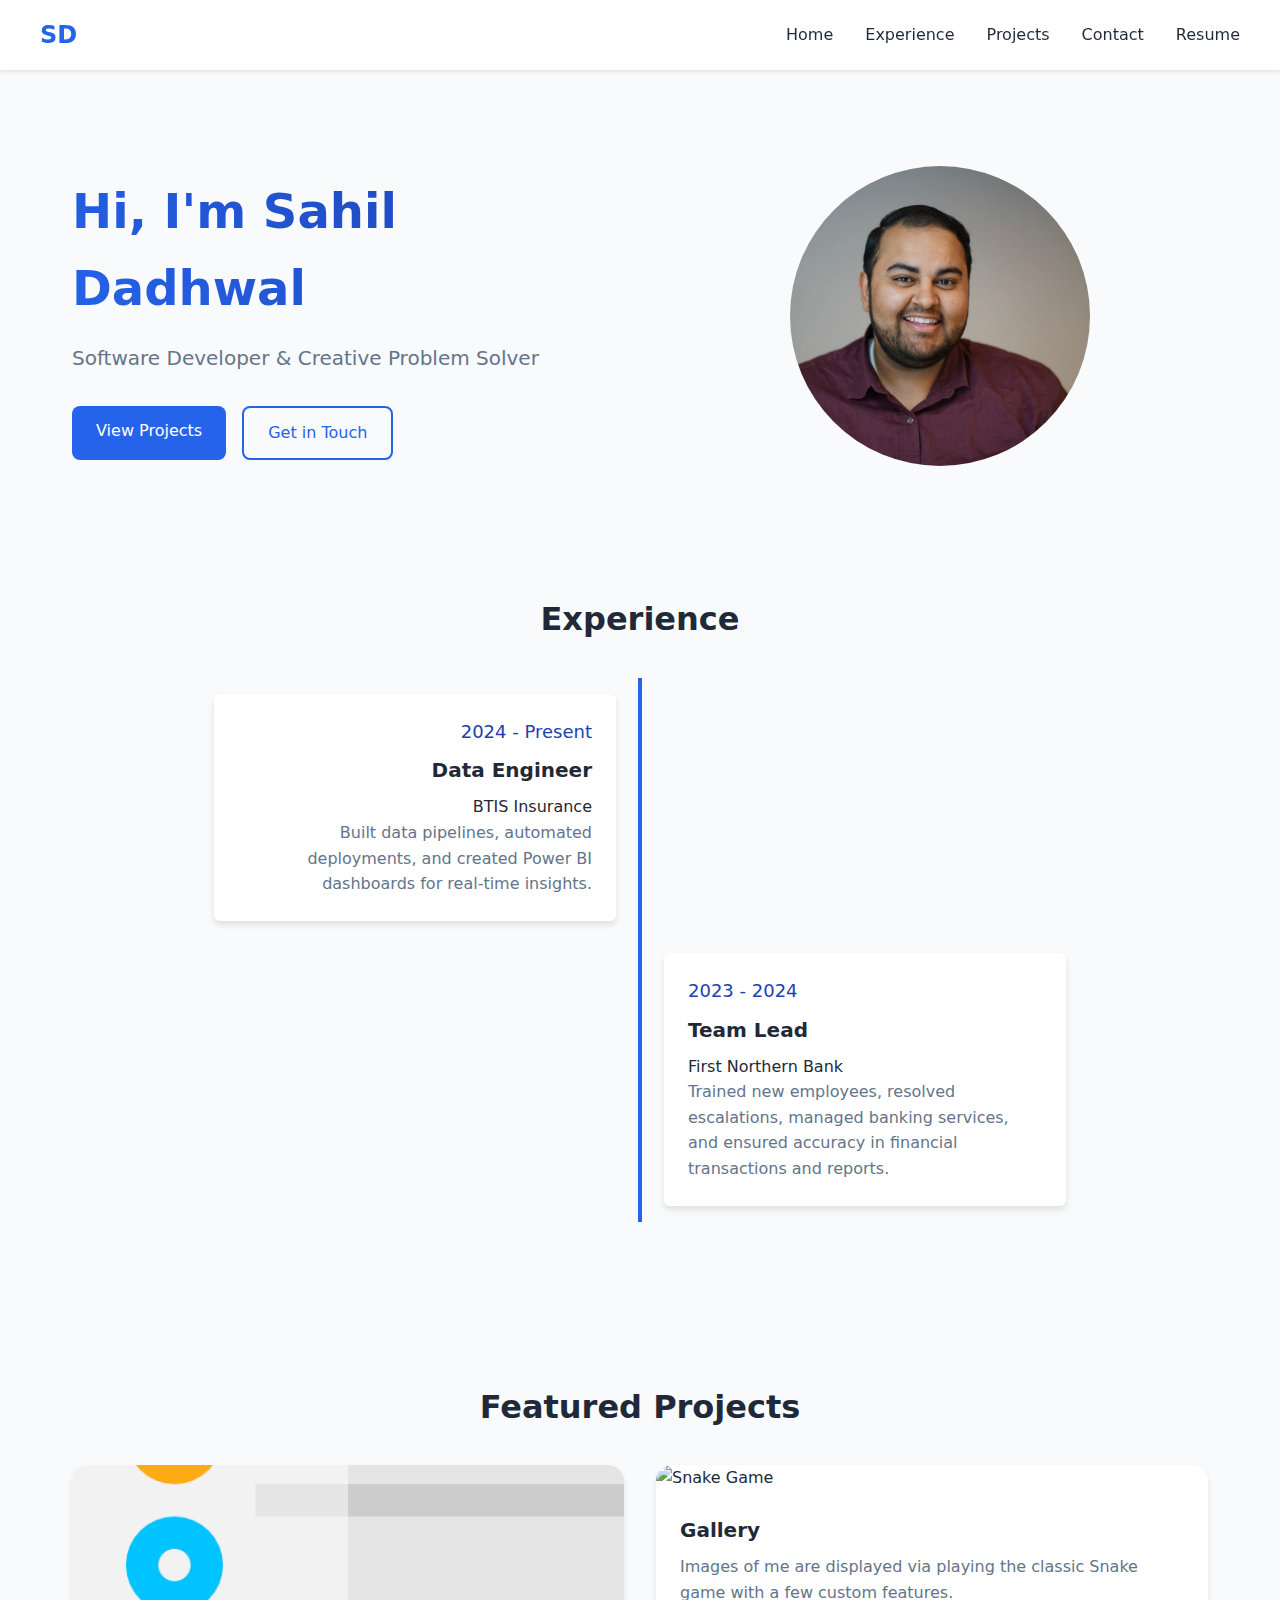
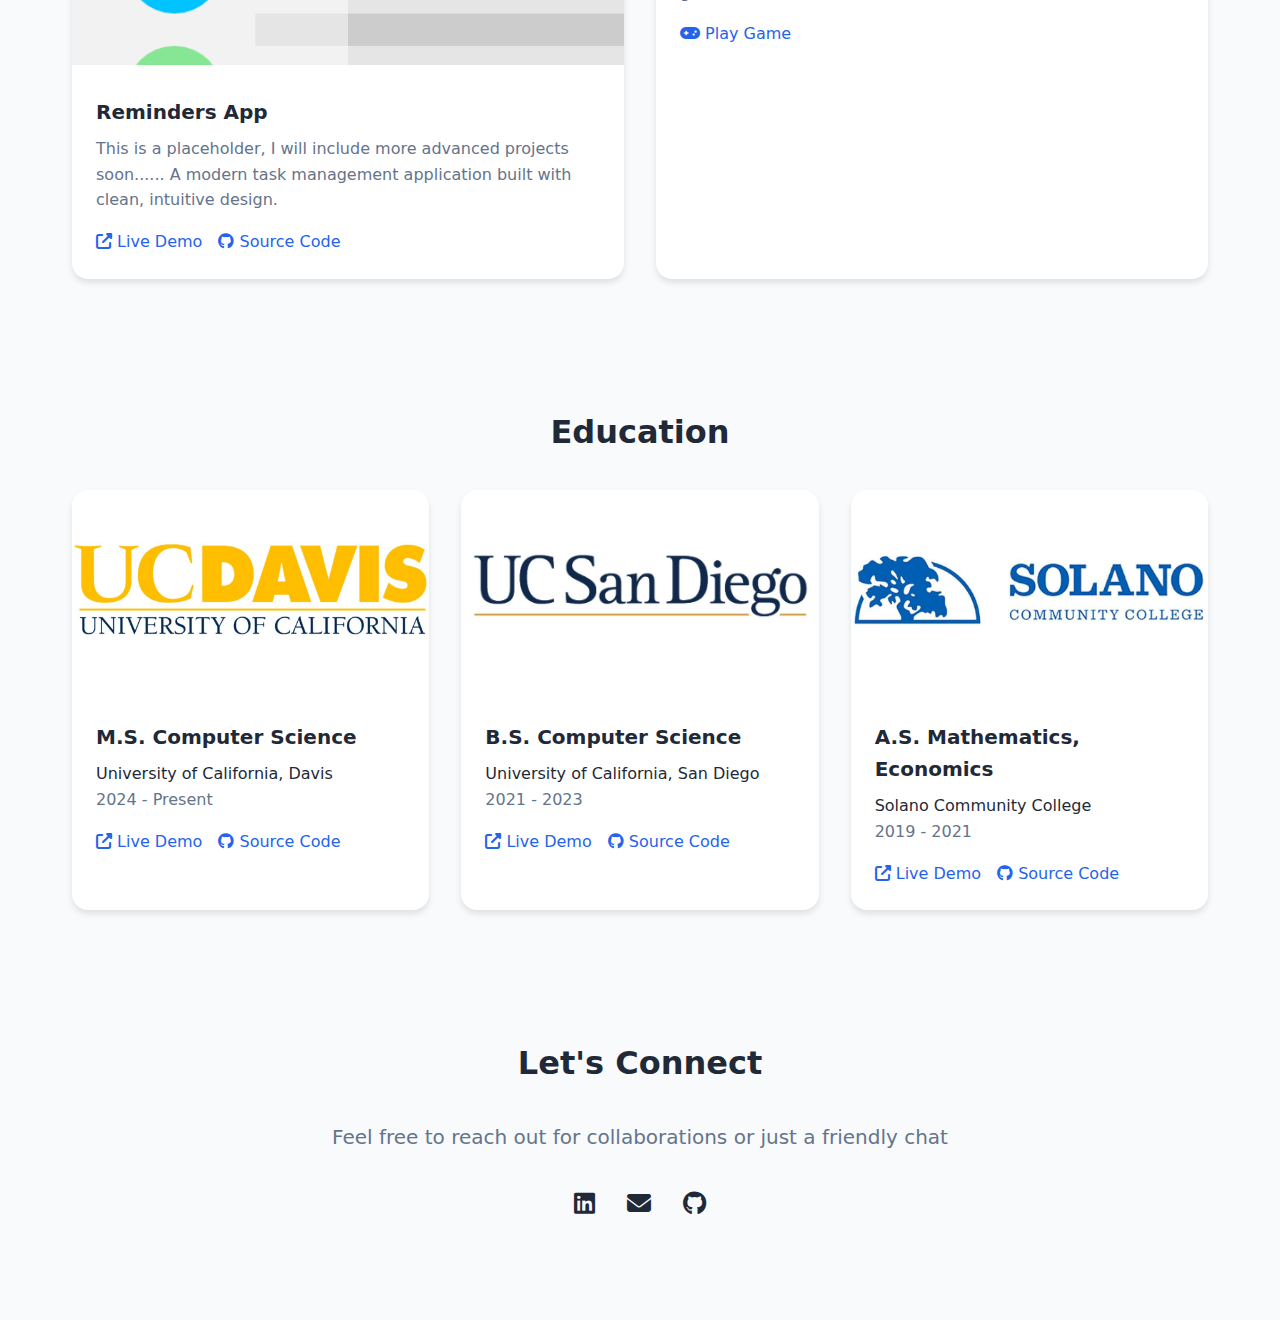
==== index.html @ 12732150 "make compatable for github pages" ====
<!DOCTYPE html>
<html lang="en">
<head>
    <meta charset="UTF-8">
    <meta name="viewport" content="width=device-width, initial-scale=1.0">
    <title>Sahil Dadhwal's Portfolio</title>
    <link rel="stylesheet" href="https://cdnjs.cloudflare.com/ajax/libs/font-awesome/6.4.0/css/all.min.css">
    
    <link rel="stylesheet" href="css/styles.css">
    <script src="js/scripts.js"></script>

</head>
<body>
    <nav>
        <div class="nav-content">
            <div class="logo">SD</div>
            <div class="nav-links">
                <a href="#home">Home</a>
                <a href="#experience">Experience</a>
                <a href="#projects">Projects</a>
                <a href="#contact">Contact</a>
                <a href="../files/Sahil_Dadhwal_Resume.pdf" download>Resume</a>
            </div>
        </div>
    </nav>

    <div class="container">
        <section class="hero" id="home">
            <div class="hero-content">
                <h1 class="title">Hi, I'm Sahil Dadhwal</h1>
                <p class="subtitle">Software Developer & Creative Problem Solver</p>
                <div class="cta-buttons">
                    <a href="#projects" class="button primary-button">View Projects</a>
                    <a href="#contact" class="button secondary-button">Get in Touch</a>
                </div>
            </div>
            <div class="hero-image">
                <img src="images/photos/photo24.jpg" alt="Sahil Dadhwal">
            </div>
        </section>

        <section id="experience" class="experience">
            <h2 class="section-title">Experience</h2>
            <div class="timeline">
                <div class="timeline-item left">
                    <div class="timeline-content">
                        <p class="timeline-date">2024 - Present</p>
                        <h3 class="timeline-title">Data Engineer</h3>
                        <p>BTIS Insurance</p>
                        <p class="timeline-description">Built data pipelines, automated deployments, and created Power BI dashboards for real-time insights.</p>
                    </div>
                </div>
                <div class="timeline-item right">
                    <div class="timeline-content">
                        <p class="timeline-date">2023 - 2024</p>
                        <h3 class="timeline-title">Team Lead</h3>
                        <p>First Northern Bank</p>
                        <p class="timeline-description">Trained new employees, resolved escalations, managed banking services, and ensured accuracy in financial transactions and reports.</p>
                    </div>
                </div>
                <!-- <div class="timeline-item left">
                    <div class="timeline-content">
                        <p class="timeline-date">2018 - 2019</p>
                        <h3 class="timeline-title">Intern at Tech Startup</h3>
                        <p class="timeline-description">Assisted in developing features for a social media app and bug fixing.</p>
                    </div>
                </div> -->
            </div>
        </section>
                    



        <section class="projects" id="projects">
            <h2 class="section-title">Featured Projects</h2>
            <div class="project-grid">
                <div class="project-card">
                    <img src="images/icons/task-manager-app.png" alt="Reminders App" class="project-image">
                    <div class="project-content">
                        <h3 class="project-title">Reminders App</h3>
                        <p class="project-description">This is a placeholder, I will include more advanced projects soon...... A modern task management application built with clean, intuitive design.</p>
                        <div class="project-links">
                            <a href="#"><i class="fas fa-external-link-alt"></i> Live Demo</a>
                            <a href="#"><i class="fab fa-github"></i> Source Code</a>
                        </div>
                    </div>
                </div>
                <div class="project-card" onclick="openSnakeModal()">
                    <img src="images/photos/photo26.jpg" alt="Snake Game" class="project-image">                    
                    <div class="project-content">
                        <h3 class="project-title">Gallery</h3>
                        <p class="project-description">Images of me are displayed via playing the classic Snake game with a few custom features.</p>
                        <div class="project-links">
                            <a href="#"><i class="fas fa-gamepad"></i> Play Game</a>
                            <!-- <a href="#"><i class="fab fa-github"></i> Source Code</a> -->
                        </div>
                    </div>
                </div>
            </div>
        </section>
        <!--  Education, SAME STYLE AS PROJECTS SECTION -->
        <section class="projects" id="projects">
            <h2 class="section-title">Education</h2>
            <div class="project-grid">
                <div class="project-card">
                    <img src="images/icons/ucd.jpg" alt="Reminders App" class="project-image">
                    
                    <div class="project-content">
                        <h3 class="project-title">M.S. Computer Science</h3>
                        <p >University of California, Davis</p>
                        <p class="project-description">2024 - Present</p>
                        
                        <div class="project-links">
                            <a href="#"><i class="fas fa-external-link-alt"></i> Live Demo</a>
                            <a href="#"><i class="fab fa-github"></i> Source Code</a>
                        </div>
                    </div>
                </div>
                <div class="project-card">
                    <img src="images/icons/ucsd.jpg" alt="Reminders App" class="project-image">
                    
                    <div class="project-content">
                        <h3 class="project-title">B.S. Computer Science</h3>
                        <p >University of California, San Diego</p>
                        <p class="project-description">2021 - 2023</p>
                        
                        <div class="project-links">
                            <a href="#"><i class="fas fa-external-link-alt"></i> Live Demo</a>
                            <a href="#"><i class="fab fa-github"></i> Source Code</a>
                        </div>
                    </div>
                </div>

                <div class="project-card">
                    <img src="images/icons/scc.jpg" alt="Reminders App" class="project-image">
                    
                    <div class="project-content">
                        <h3 class="project-title">A.S. Mathematics, Economics </h3>
                        <p >Solano Community College</p>
                        <p class="project-description">2019 - 2021</p>
                        
                        <div class="project-links">
                            <a href="#"><i class="fas fa-external-link-alt"></i> Live Demo</a>
                            <a href="#"><i class="fab fa-github"></i> Source Code</a>
                        </div>
                    </div>
                </div>
                
            </div>
        </section>



        <section class="contact" id="contact">
            <h2 class="section-title">Let's Connect</h2>
            <p class="subtitle">Feel free to reach out for collaborations or just a friendly chat</p>
            <div class="social-links">
                <a href="#" title="LinkedIn"><i class="fab fa-linkedin"></i></a>
                <a href="mailto:sahildadhwal2001@gmail.com" title="Email"><i class="fas fa-envelope"></i></a>
                <a href="#" title="GitHub"><i class="fab fa-github"></i></a>
            </div>
        </section>
    </div>

    <!-- Snake Game Modal -->
    <div id="snake-modal" class="modal">
        <div class="modal-content">
            <span class="close" onclick="closeSnakeModal()">&times;</span>
            <h2 style="text-align: center; margin-bottom: 1rem;">Sahil's Gallery</h2>
            <div id="game-container">
                <canvas id="game-board" width="400" height="400"></canvas>
                <div id="game-sidebar">
                    <div id="apple-preview">
                        <img src="images/photos/photo1.jpg" alt="Next apple preview">
                    </div>
                    <div class="game-stat">
                        Score: <span id="score">0</span>
                    </div>
                    <div class="game-stat">
                        High Score: <span id="highScore">0</span>
                    </div>
                </div>
            </div>
        </div>
    </div>
---- css/styles.css ----
:root {
    --primary: #2563eb;
    --secondary: #1e40af;
    --text: #1f2937;
    --bg: #f8fafc;
    --card-bg: #ffffff;
}

* {
    margin: 0;
    padding: 0;
    box-sizing: border-box;
    font-family: -apple-system, BlinkMacSystemFont, 'Segoe UI', Roboto, system-ui, sans-serif;
}

body {
    background: var(--bg);
    color: var(--text);
    line-height: 1.6;
}

.container {
    max-width: 1200px;
    margin: 0 auto;
    padding: 2rem;
}

nav {
    background: var(--card-bg);
    padding: 1rem;
    box-shadow: 0 2px 4px rgba(0,0,0,0.1);
    position: sticky;
    top: 0;
    z-index: 100;
}

.nav-content {
    max-width: 1200px;
    margin: 0 auto;
    display: flex;
    justify-content: space-between;
    align-items: center;
}

.logo {
    font-size: 1.5rem;
    font-weight: bold;
    color: var(--primary);
}

.nav-links {
    display: flex;
    gap: 2rem;
}

.nav-links a {
    text-decoration: none;
    color: var(--text);
    font-weight: 500;
    transition: color 0.2s;
}

.nav-links a:hover {
    color: var(--primary);
}

.hero {
    display: flex;
    align-items: center;
    gap: 4rem;
    padding: 4rem 0;
}

.hero-content {
    flex: 1;
}

.hero-image {
    flex: 1;
    display: flex;
    justify-content: center;
    
}

.hero-image img {
    width: 300px;
    height: 300px;
    border-radius: 50%;
    object-fit: cover;
}

.title {
    font-size: 3rem;
    font-weight: bold;
    margin-bottom: 1rem;
    background: linear-gradient(45deg, var(--primary), var(--secondary));
    -webkit-background-clip: text;
    -webkit-text-fill-color: transparent;
}

.subtitle {
    font-size: 1.25rem;
    color: #64748b;
    margin-bottom: 2rem;
}

.cta-buttons {
    display: flex;
    gap: 1rem;
}

.button {
    padding: 0.75rem 1.5rem;
    border-radius: 0.5rem;
    font-weight: 500;
    text-decoration: none;
    transition: transform 0.2s;
    cursor: pointer;
    border: none;
}

.button:hover {
    transform: translateY(-2px);
}

.primary-button {
    background: var(--primary);
    color: white;
}

.secondary-button {
    background: transparent;
    color: var(--primary);
    border: 2px solid var(--primary);
}

.projects {
    padding: 4rem 0;
}

.section-title {
    font-size: 2rem;
    margin-bottom: 2rem;
    text-align: center;
}

.project-grid {
    display: grid;
    grid-template-columns: repeat(auto-fit, minmax(300px, 1fr));
    gap: 2rem;
}

.project-card {
    background: var(--card-bg);
    border-radius: 1rem;
    overflow: hidden;
    box-shadow: 0 4px 6px rgba(0,0,0,0.1);
    transition: transform 0.2s;
    cursor: pointer;
}

.project-card:hover {
    transform: translateY(-4px);
}

.project-image {
    width: 100%;
    height: 200px;
    object-fit: cover;
}

.project-content {
    padding: 1.5rem;
}

.project-title {
    font-size: 1.25rem;
    font-weight: bold;
    margin-bottom: 0.5rem;
}

.project-description {
    color: #64748b;
    margin-bottom: 1rem;
}

.project-links {
    display: flex;
    gap: 1rem;
}

.project-links a {
    color: var(--primary);
    text-decoration: none;
    font-weight: 500;
}

.contact {
    padding: 4rem 0;
    text-align: center;
}

.social-links {
    display: flex;
    justify-content: center;
    gap: 2rem;
    margin-top: 2rem;
}

.social-links a {
    color: var(--text);
    font-size: 1.5rem;
    transition: color 0.2s;
}

.social-links a:hover {
    color: var(--primary);
}

/* Modal styles */
.modal {
    display: none;
    position: fixed;
    top: 0;
    left: 0;
    width: 100%;
    height: 100%;
    background: rgba(0, 0, 0, 0.5);
    z-index: 1000;
}

.modal-content {
    background: white;
    margin: 2% auto;
    padding: 20px;
    border-radius: 10px;
    width: 90%;
    max-width: 800px;
    position: relative;
}

.close {
    position: absolute;
    right: 20px;
    top: 20px;
    font-size: 24px;
    cursor: pointer;
    z-index: 1;
}

/* Game-specific styles */
#game-container {
    display: flex;
    gap: 2rem;
    align-items: flex-start;
    justify-content: center;
    padding: 1rem;
}

#game-board {
    border: 2px solid #010306;
    background: #f8fafc;
    border-radius: 4px;
}

#game-sidebar {
    display: flex;
    flex-direction: column;
    align-items: center;
    gap: 1rem;
    min-width: 200px;
}

#apple-preview {
    width: 150px;
    height: 150px;
    border: 2px solid #010306;
    border-radius: 8px;
    overflow: hidden;
    display: flex;
    align-items: center;
    justify-content: center;
}

#apple-preview img {
    width: 100%;
    height: 100%;
    object-fit: cover;
}

.game-stat {
    background: #f1f5f9;
    padding: 0.75rem 1rem;
    border-radius: 6px;
    text-align: center;
    width: 100%;
    font-weight: 500;
}

@media (max-width: 768px) {
    .hero {
        flex-direction: column-reverse;
        text-align: center;
        gap: 2rem;
    }

    .cta-buttons {
        justify-content: center;
    }

    .nav-links {
        display: none;
    }

    #game-container {
        flex-direction: column;
        align-items: center;
    }

    #game-sidebar {
        flex-direction: row;
        flex-wrap: wrap;
        justify-content: center;
    }

    #game-board {
        width: 100%;
        height: auto;
    }
}




/* Experience Timeline Styles */
.experience {
    padding: 4rem 0;
}

.timeline {
    position: relative;
    margin: 2rem auto;
    max-width: 900px;
}

.timeline::before {
    content: '';
    position: absolute;
    top: 0;
    left: 50%;
    transform: translateX(-50%);
    width: 4px;
    height: 100%;
    background: var(--primary);
    z-index: 0;
}

.timeline-item {
    position: relative;
    width: 50%;
    padding: 1rem 1.5rem;
    cursor: pointer;
}

.timeline-item.left {
    left: 0;
    text-align: right;
}

.timeline-item.right {
    left: 50%;
    text-align: left;
}

.timeline-item:hover .timeline-content {
    background-color: #f0f9ff;
}

.timeline-item.left .timeline-content {
    margin-left: auto;
}

.timeline-item.right .timeline-content {
    margin-right: auto;
}

.timeline-content {
    position: relative;
    padding: 1.5rem;
    background: #ffffff;
    border-radius: 6px;
    box-shadow: 0 4px 6px rgba(0, 0, 0, 0.1);
    z-index: 1;
    transition: background-color 0.3s ease;
}

.timeline-date {
    font-weight: 500;
    font-size: 1.125rem;
    margin-bottom: 0.5rem;
    color: var(--secondary);
}

.timeline-title {
    font-size: 1.25rem;
    font-weight: bold;
    margin-bottom: 0.5rem;
}

.timeline-description {
    color: #64748b;
}
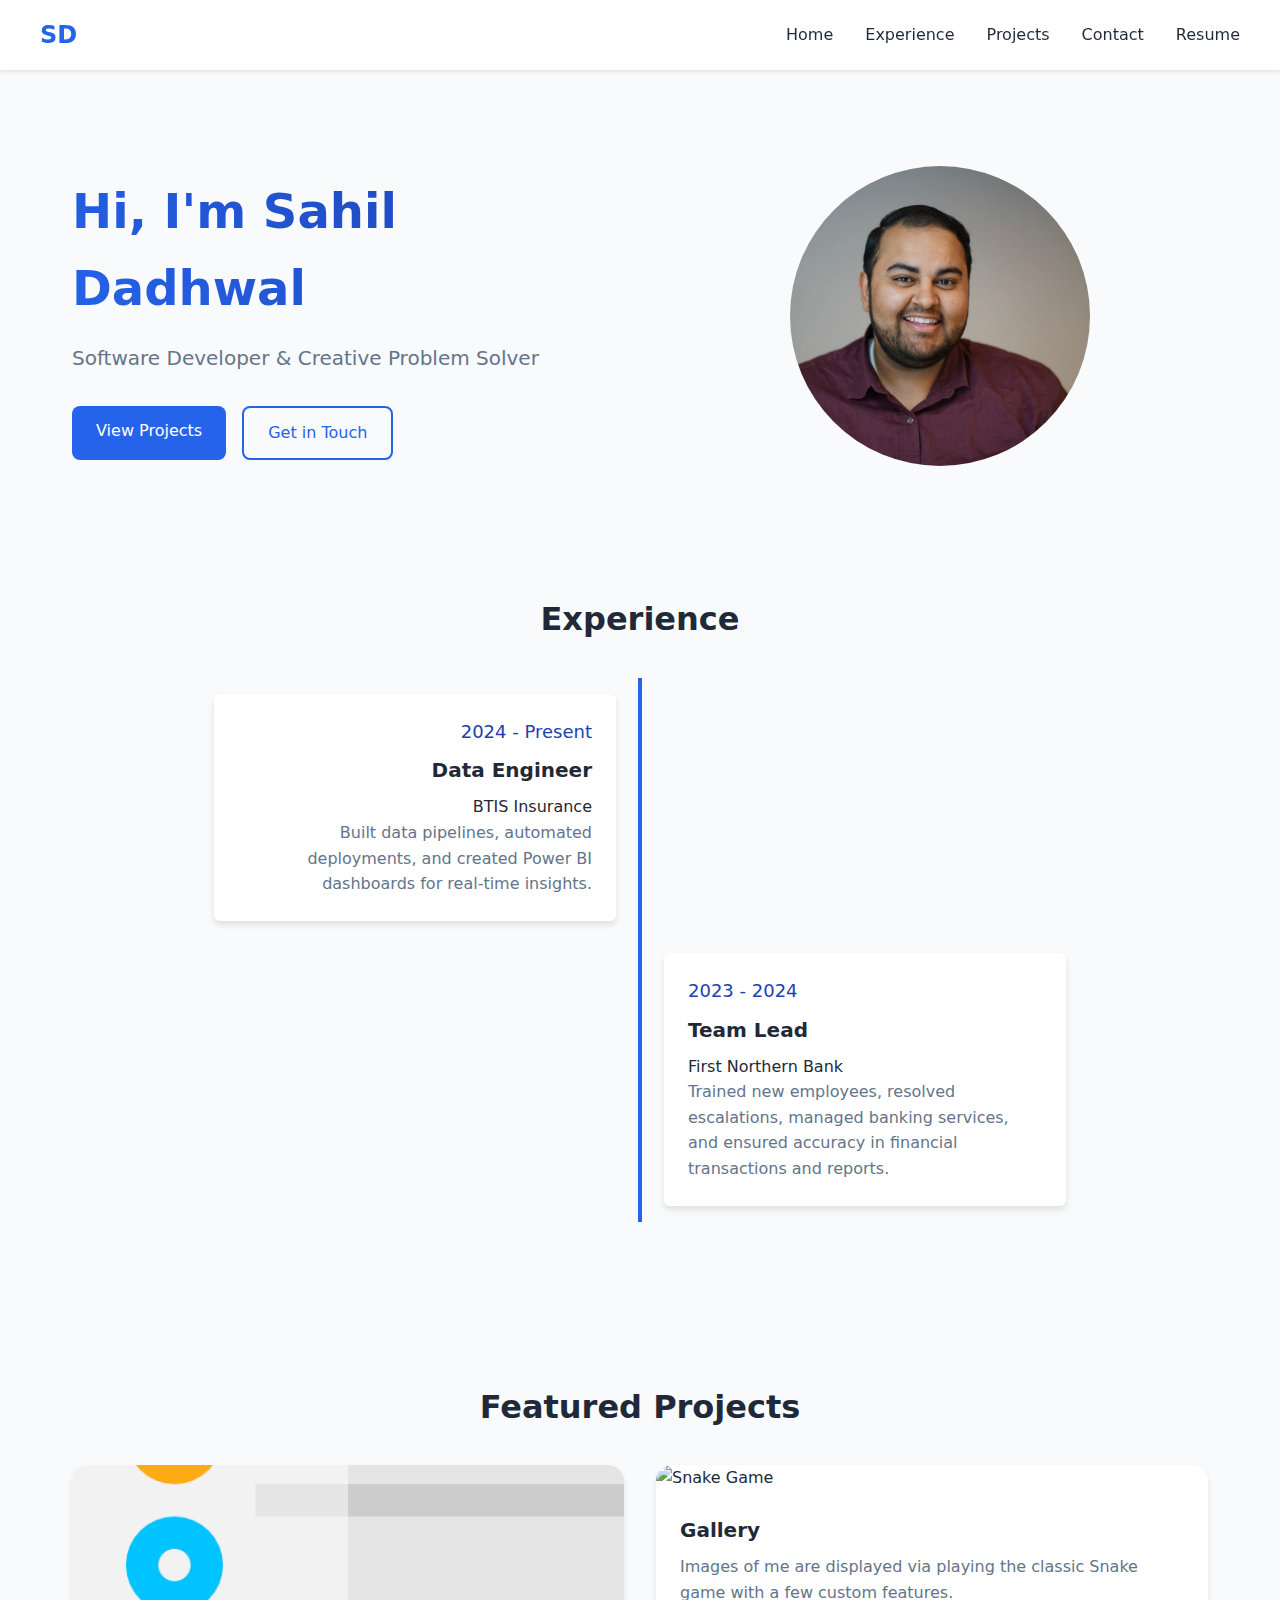
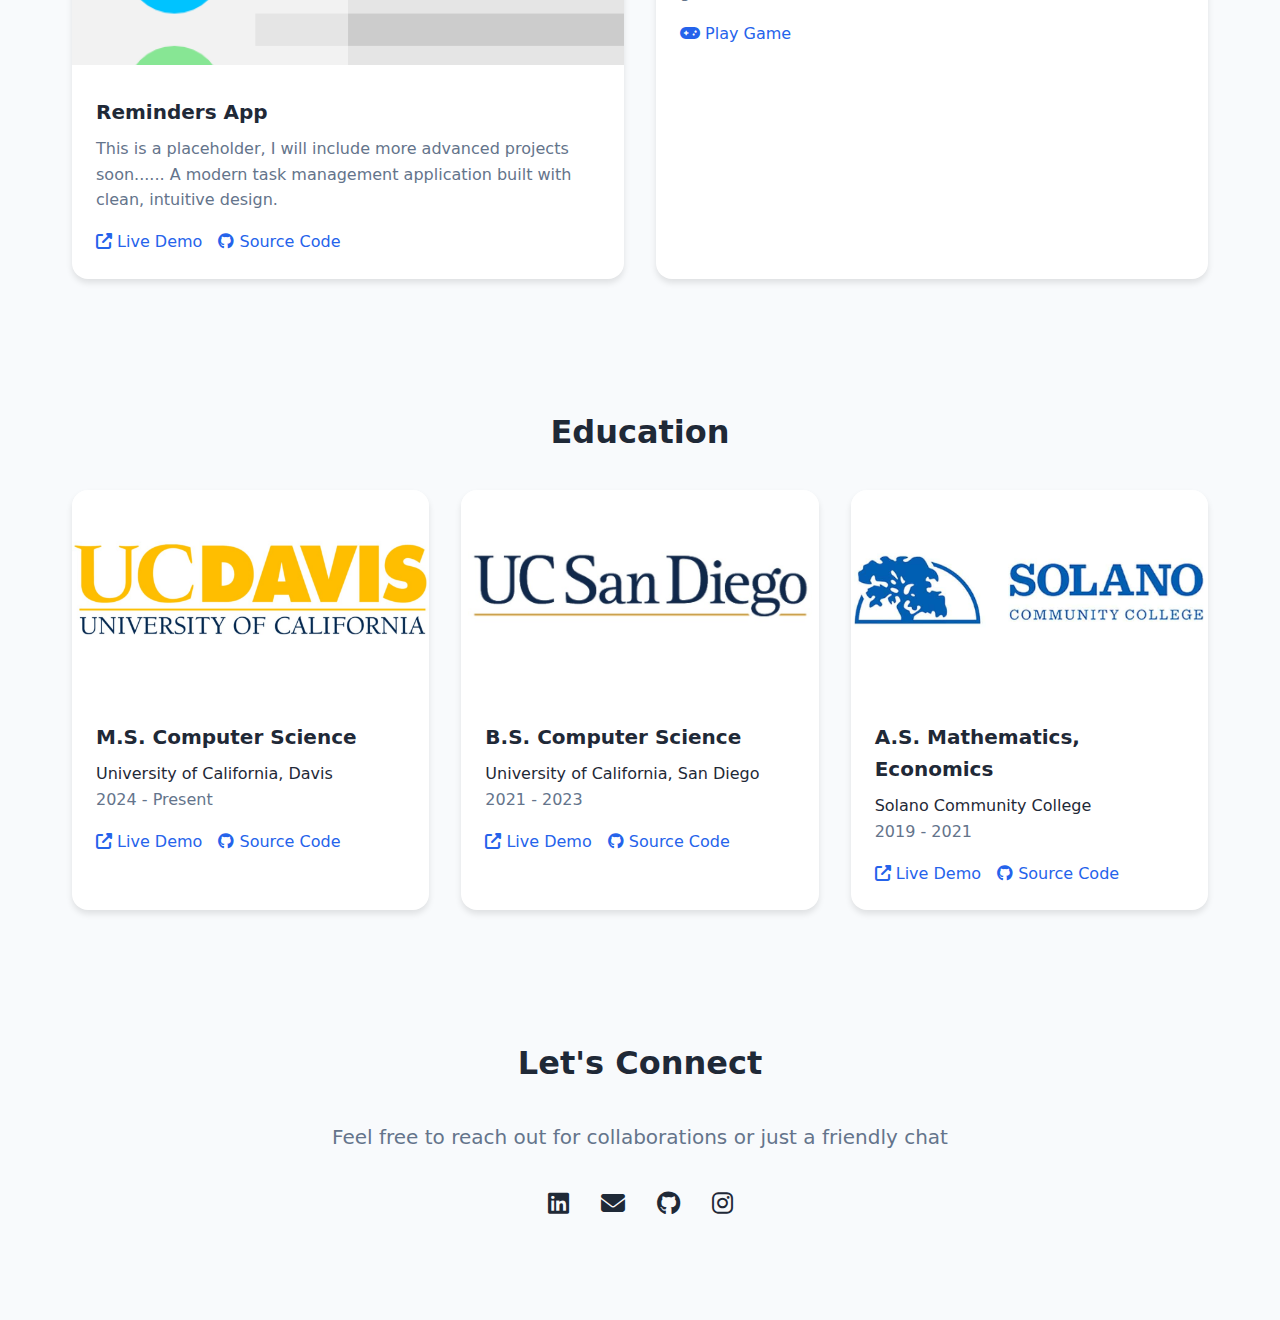
==== commit 5335809e: "add personal links" ====
--- a/index.html
+++ b/index.html
@@ -155,9 +155,13 @@
             <h2 class="section-title">Let's Connect</h2>
             <p class="subtitle">Feel free to reach out for collaborations or just a friendly chat</p>
             <div class="social-links">
-                <a href="#" title="LinkedIn"><i class="fab fa-linkedin"></i></a>
-                <a href="mailto:sahildadhwal2001@gmail.com" title="Email"><i class="fas fa-envelope"></i></a>
-                <a href="#" title="GitHub"><i class="fab fa-github"></i></a>
+                <a href="https://www.linkedin.com/in/sahildadhwal" title="LinkedIn"><i class="fab fa-linkedin"></i></a>
+                <!-- <a href="mailto:sahildadhwal2001@gmail.com" title="Email"><i class="fas fa-envelope"></i></a> -->
+                
+                <a href="mailto:sahildadhwal2001@gmail.com?subject=I%20Came%20from%20your%20PORTFOLIO&body=Hi%20Sahil,%0A%0A" title="Email"><i class="fas fa-envelope"></i></a>
+                <a href="https://github.com/sahildadhwal" title="GitHub"><i class="fab fa-github"></i></a>
+                <a href="https://instagram.com/sahildadhwal" title="GitHub"><i class="fab fa-instagram"></i></a>
+
             </div>
         </section>
     </div>
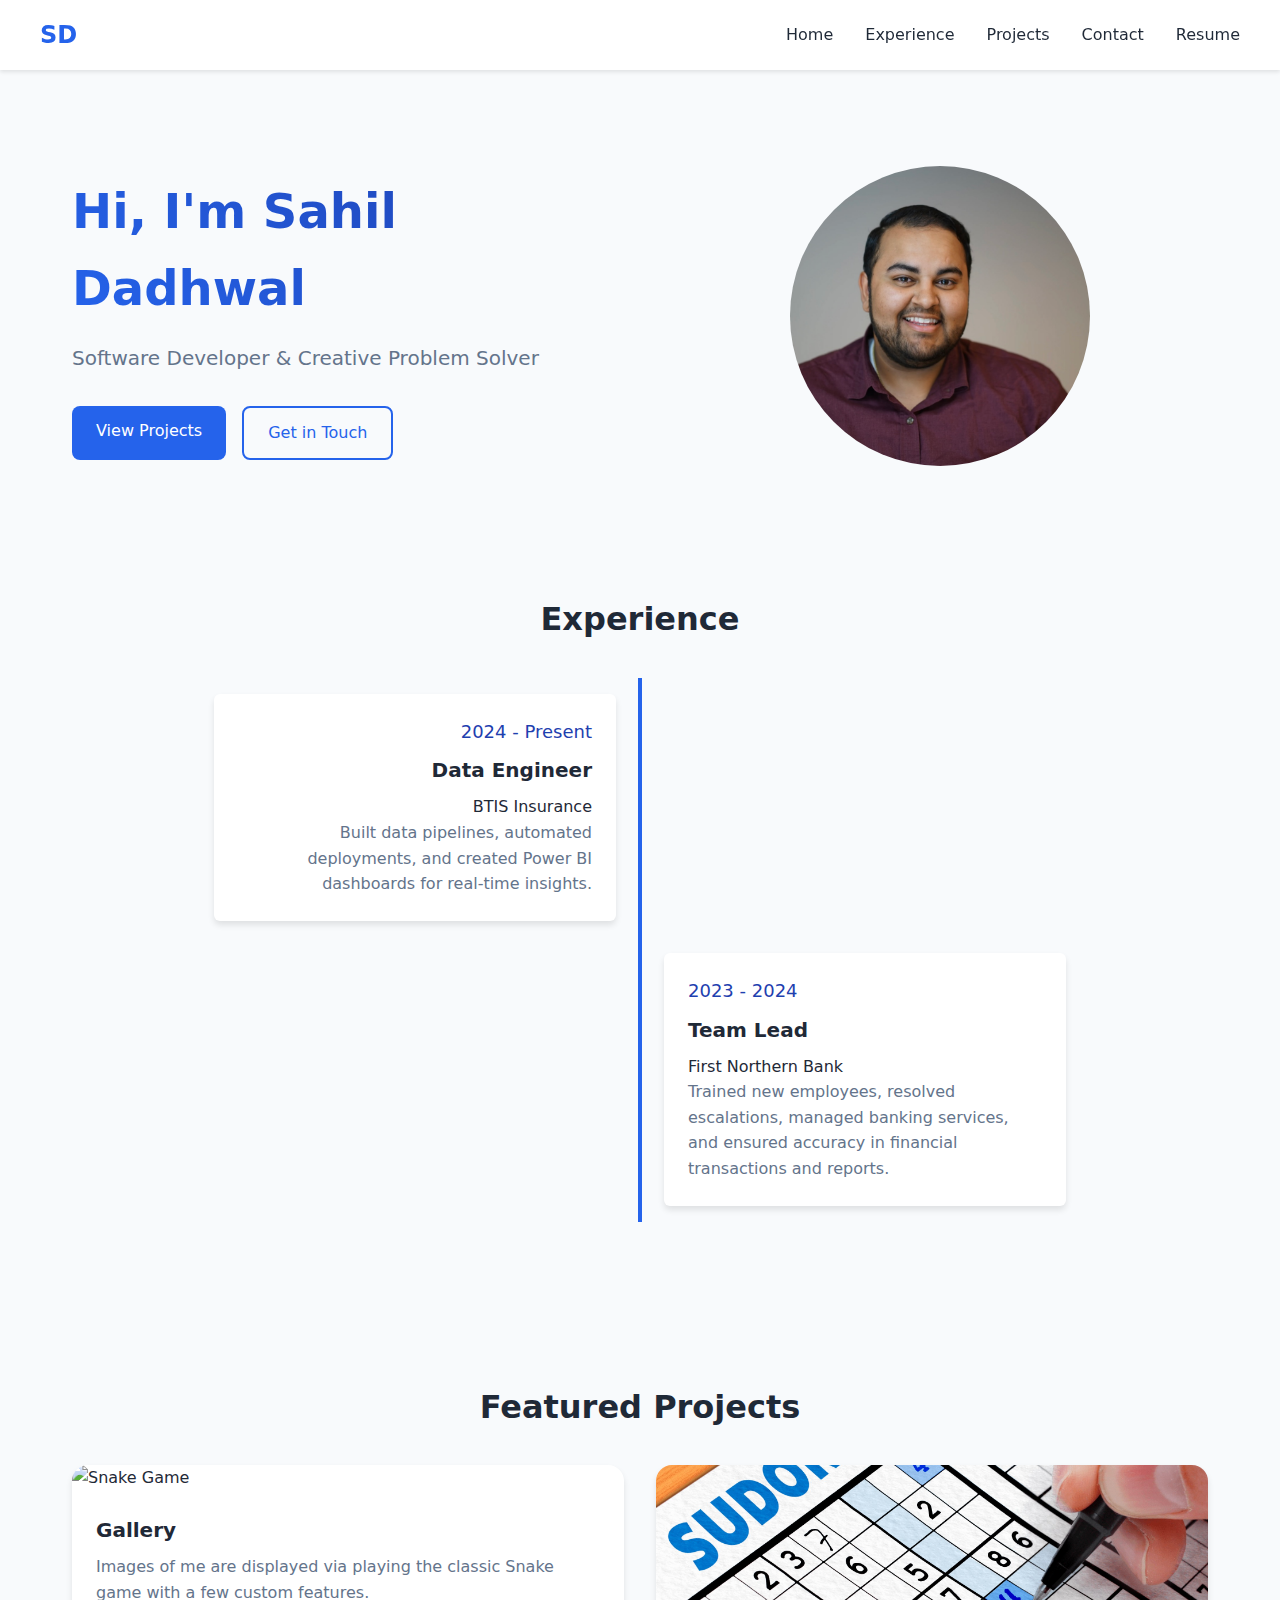
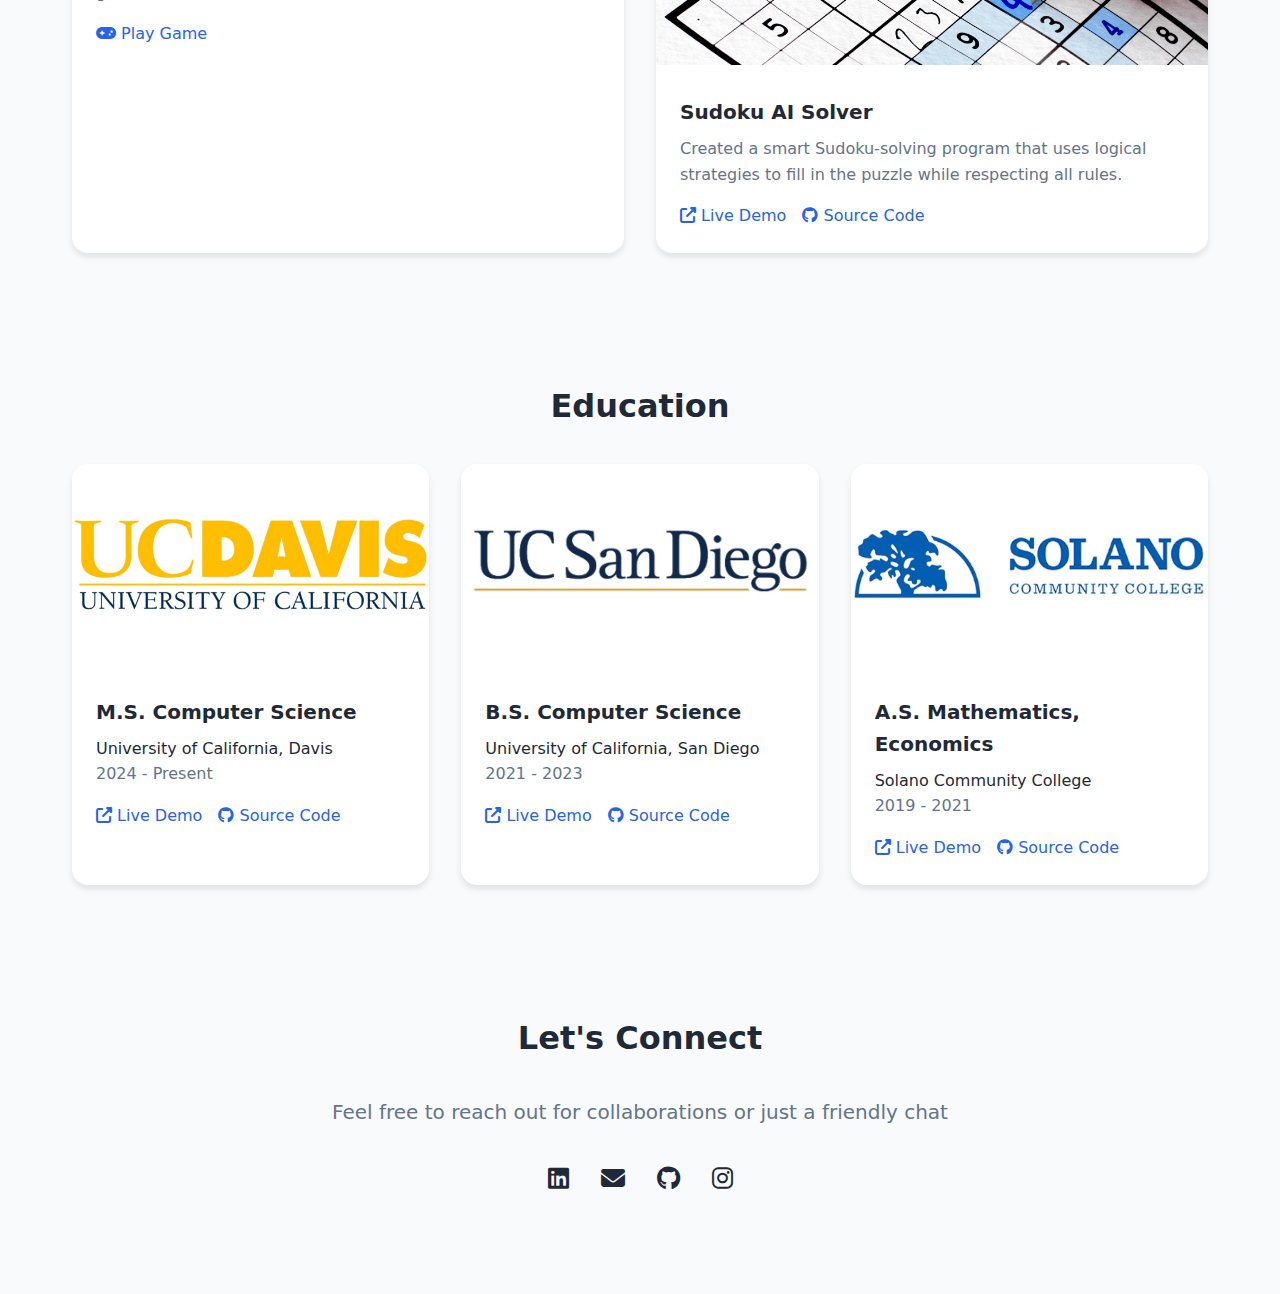
==== commit b13cb6f0: "add sudoku project skeleton" ====
--- a/index.html
+++ b/index.html
@@ -5,7 +5,9 @@
     <meta name="viewport" content="width=device-width, initial-scale=1.0">
     <title>Sahil Dadhwal's Portfolio</title>
     <link rel="stylesheet" href="https://cdnjs.cloudflare.com/ajax/libs/font-awesome/6.4.0/css/all.min.css">
-    
+
+    <link href="./images/icons/sd.png" rel="icon" type="image/png" />
+
     <link rel="stylesheet" href="css/styles.css">
     <script src="js/scripts.js"></script>
 
@@ -74,17 +76,7 @@
         <section class="projects" id="projects">
             <h2 class="section-title">Featured Projects</h2>
             <div class="project-grid">
-                <div class="project-card">
-                    <img src="images/icons/task-manager-app.png" alt="Reminders App" class="project-image">
-                    <div class="project-content">
-                        <h3 class="project-title">Reminders App</h3>
-                        <p class="project-description">This is a placeholder, I will include more advanced projects soon...... A modern task management application built with clean, intuitive design.</p>
-                        <div class="project-links">
-                            <a href="#"><i class="fas fa-external-link-alt"></i> Live Demo</a>
-                            <a href="#"><i class="fab fa-github"></i> Source Code</a>
-                        </div>
-                    </div>
-                </div>
+                <!-- GALLERY -->
                 <div class="project-card" onclick="openSnakeModal()">
                     <img src="images/photos/photo26.jpg" alt="Snake Game" class="project-image">                    
                     <div class="project-content">
@@ -93,6 +85,19 @@
                         <div class="project-links">
                             <a href="#"><i class="fas fa-gamepad"></i> Play Game</a>
                             <!-- <a href="#"><i class="fab fa-github"></i> Source Code</a> -->
+                        </div>
+                    </div>
+                </div>
+
+                <!-- SODOKU AI PLAYER -->
+                <div class="project-card">
+                    <img src="images/icons/sudoku.png" alt="Sudoku" class="project-image">
+                    <div class="project-content">
+                        <h3 class="project-title">Sudoku AI Solver</h3>
+                        <p class="project-description">Created a smart Sudoku-solving program that uses logical strategies to fill in the puzzle while respecting all rules.</p>
+                        <div class="project-links">
+                            <a href="#"><i class="fas fa-external-link-alt"></i> Live Demo</a>
+                            <a href="#"><i class="fab fa-github"></i> Source Code</a>
                         </div>
                     </div>
                 </div>
@@ -149,8 +154,6 @@
             </div>
         </section>
 
-
-
         <section class="contact" id="contact">
             <h2 class="section-title">Let's Connect</h2>
             <p class="subtitle">Feel free to reach out for collaborations or just a friendly chat</p>
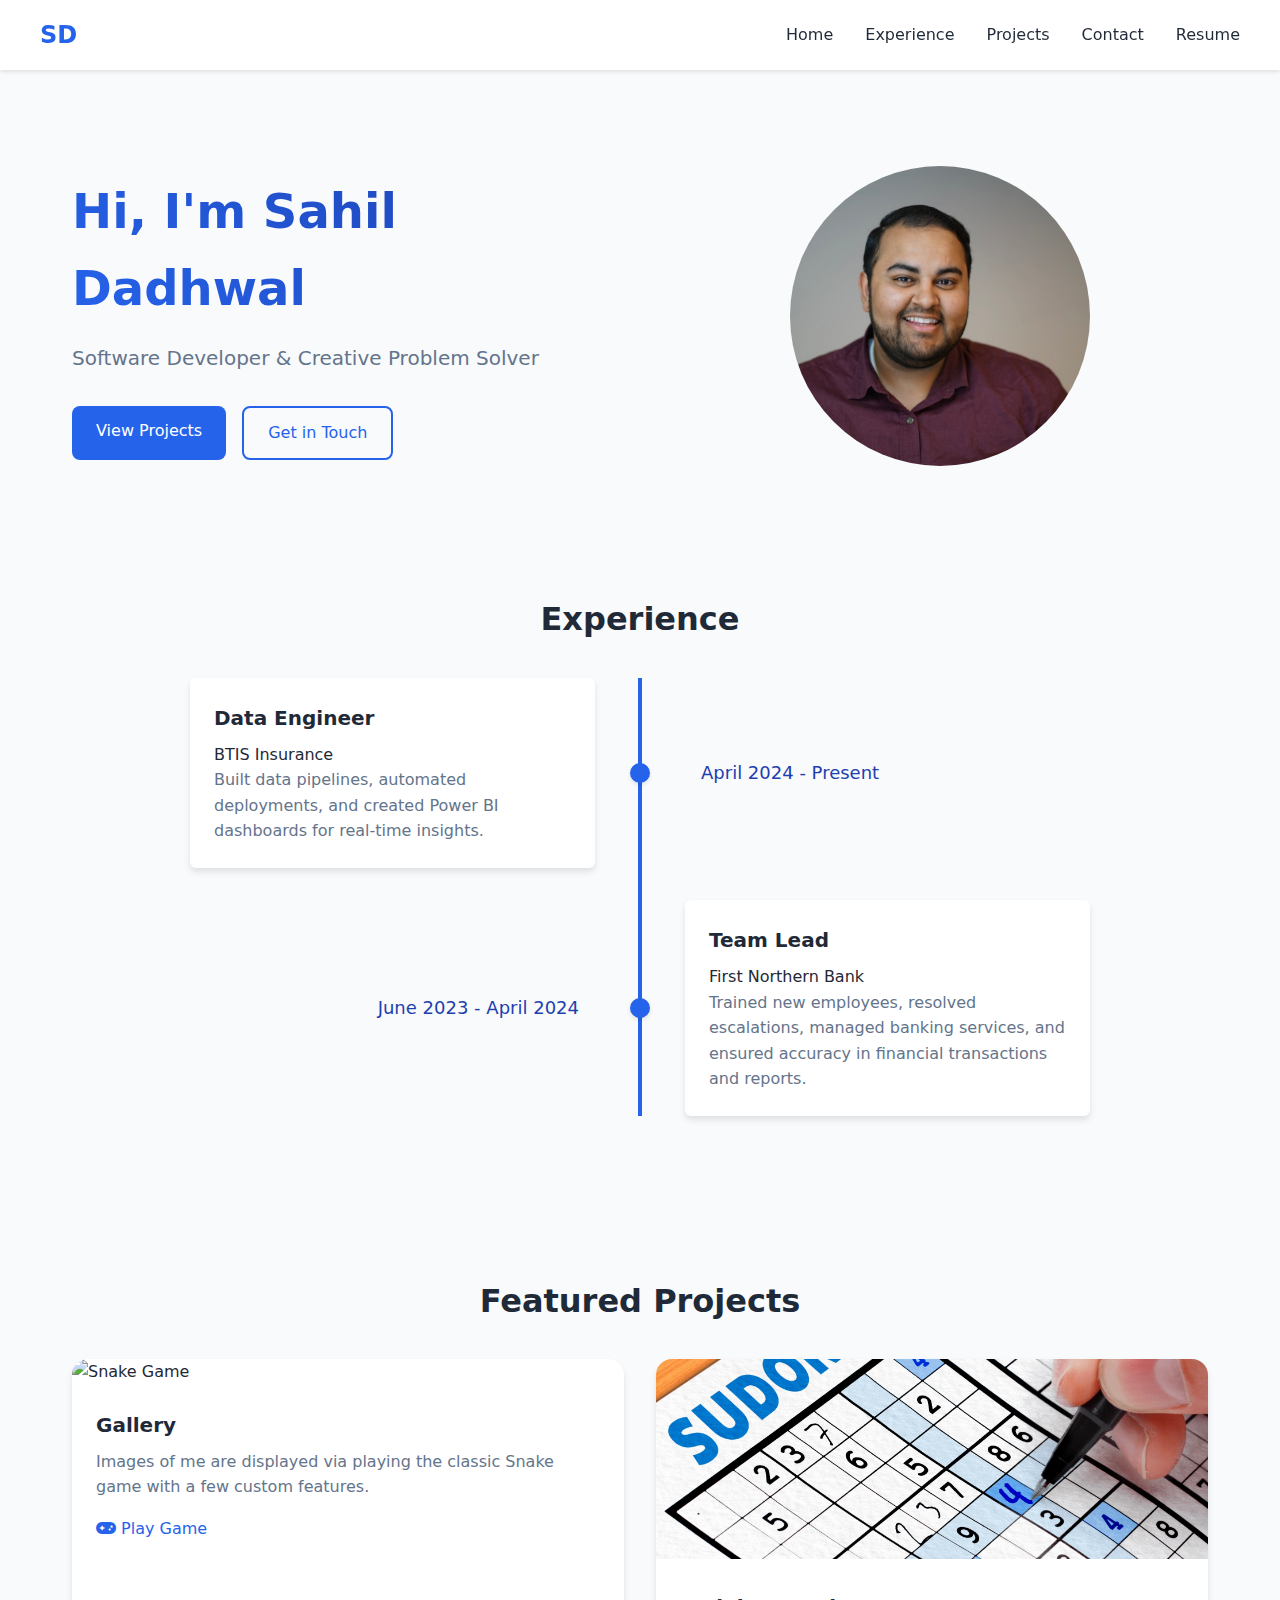
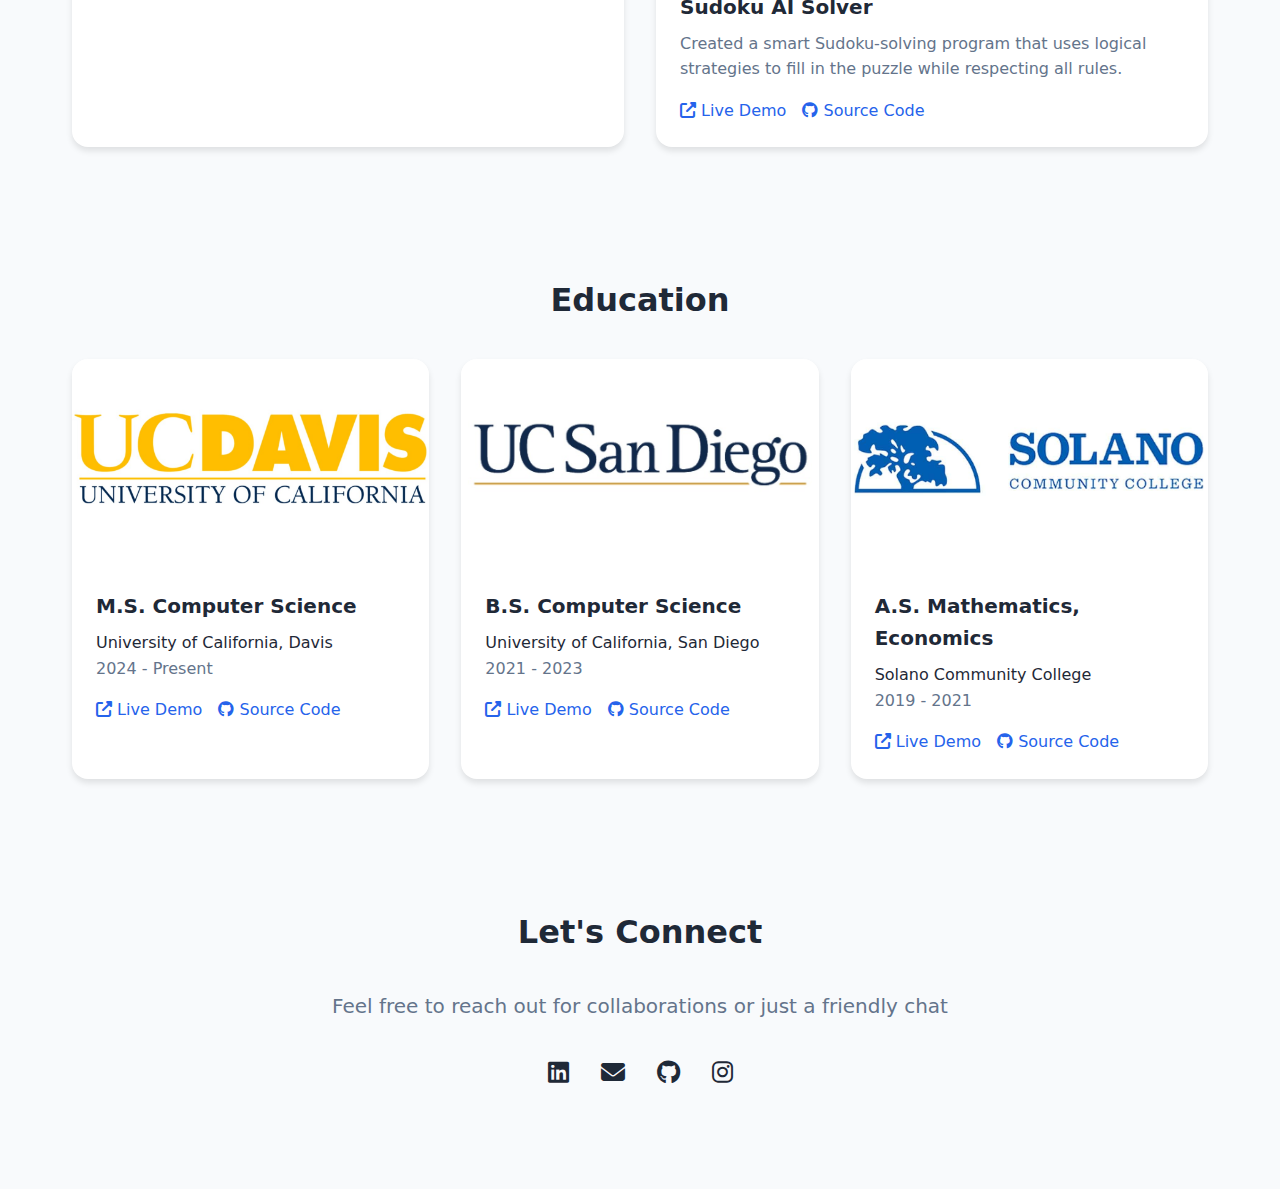
==== commit 2409c6e1: "improve experience section" ====
--- a/index.html
+++ b/index.html
@@ -44,32 +44,25 @@
         <section id="experience" class="experience">
             <h2 class="section-title">Experience</h2>
             <div class="timeline">
-                <div class="timeline-item left">
+                <div class="timeline-item right">
+                    <div class="timeline-date">April 2024 - Present</div>
                     <div class="timeline-content">
-                        <p class="timeline-date">2024 - Present</p>
                         <h3 class="timeline-title">Data Engineer</h3>
                         <p>BTIS Insurance</p>
                         <p class="timeline-description">Built data pipelines, automated deployments, and created Power BI dashboards for real-time insights.</p>
                     </div>
                 </div>
-                <div class="timeline-item right">
+                <div class="timeline-item left">
+                    <div class="timeline-date">June 2023 - April 2024</div>
                     <div class="timeline-content">
-                        <p class="timeline-date">2023 - 2024</p>
                         <h3 class="timeline-title">Team Lead</h3>
                         <p>First Northern Bank</p>
                         <p class="timeline-description">Trained new employees, resolved escalations, managed banking services, and ensured accuracy in financial transactions and reports.</p>
                     </div>
                 </div>
-                <!-- <div class="timeline-item left">
-                    <div class="timeline-content">
-                        <p class="timeline-date">2018 - 2019</p>
-                        <h3 class="timeline-title">Intern at Tech Startup</h3>
-                        <p class="timeline-description">Assisted in developing features for a social media app and bug fixing.</p>
-                    </div>
-                </div> -->
             </div>
         </section>
-                    
+                            
 
 
 
--- a/css/styles.css
+++ b/css/styles.css
@@ -357,35 +357,41 @@
 
 .timeline-item {
     position: relative;
-    width: 50%;
-    padding: 1rem 1.5rem;
-    cursor: pointer;
-}
-
-.timeline-item.left {
-    left: 0;
+    margin: 2rem 0;
+    width: 100%;
+    display: flex;
+    justify-content: center;
+}
+
+/* Timeline dot */
+.timeline-item::after {
+    content: '';
+    position: absolute;
+    width: 20px;
+    height: 20px;
+    background-color: var(--primary);
+    border: 0px solid white;
+    border-radius: 50%;
+    top: 50%;
+    left: 50%;
+    transform: translate(-50%, -50%);
+    z-index: 1;
+    box-shadow: 0 2px 4px rgba(0, 0, 0, 0.1);
+}
+
+.timeline-date {
+    position: absolute;
+    width: 45%;
+    padding: 1rem;
     text-align: right;
-}
-
-.timeline-item.right {
-    left: 50%;
-    text-align: left;
-}
-
-.timeline-item:hover .timeline-content {
-    background-color: #f0f9ff;
-}
-
-.timeline-item.left .timeline-content {
-    margin-left: auto;
-}
-
-.timeline-item.right .timeline-content {
-    margin-right: auto;
+    font-weight: 500;
+    font-size: 1.125rem;
+    color: var(--secondary);
 }
 
 .timeline-content {
     position: relative;
+    width: 45%;
     padding: 1.5rem;
     background: #ffffff;
     border-radius: 6px;
@@ -394,11 +400,31 @@
     transition: background-color 0.3s ease;
 }
 
-.timeline-date {
-    font-weight: 500;
-    font-size: 1.125rem;
-    margin-bottom: 0.5rem;
-    color: var(--secondary);
+/* Left side items */
+.timeline-item.left .timeline-date {
+    right: 55%;
+    top: 50%;
+    transform: translateY(-50%);
+}
+
+.timeline-item.left .timeline-content {
+    margin-left: 55%;
+}
+
+/* Right side items */
+.timeline-item.right .timeline-date {
+    left: 55%;
+    top: 50%;
+    transform: translateY(-50%);
+    text-align: left;
+}
+
+.timeline-item.right .timeline-content {
+    margin-right: 55%;
+}
+
+.timeline-content:hover {
+    background-color: #f0f9ff;
 }
 
 .timeline-title {
@@ -410,3 +436,41 @@
 .timeline-description {
     color: #64748b;
 }
+
+/* Responsive adjustments */
+@media (max-width: 768px) {
+    .timeline::before {
+        left: 0;
+    }
+    
+    .timeline-item {
+        flex-direction: column;
+        margin: 3rem 0;
+    }
+    
+    .timeline-item::after {
+        left: 0;
+        transform: translate(-50%, 0);
+        top: 1.5rem;
+    }
+    
+    .timeline-date,
+    .timeline-item.left .timeline-date,
+    .timeline-item.right .timeline-date {
+        position: relative;
+        width: 100%;
+        text-align: left;
+        right: auto;
+        left: 2rem;
+        top: auto;
+        transform: none;
+        margin-bottom: 1rem;
+    }
+    
+    .timeline-content,
+    .timeline-item.left .timeline-content,
+    .timeline-item.right .timeline-content {
+        width: calc(100% - 2rem);
+        margin: 0 0 0 2rem;
+    }
+}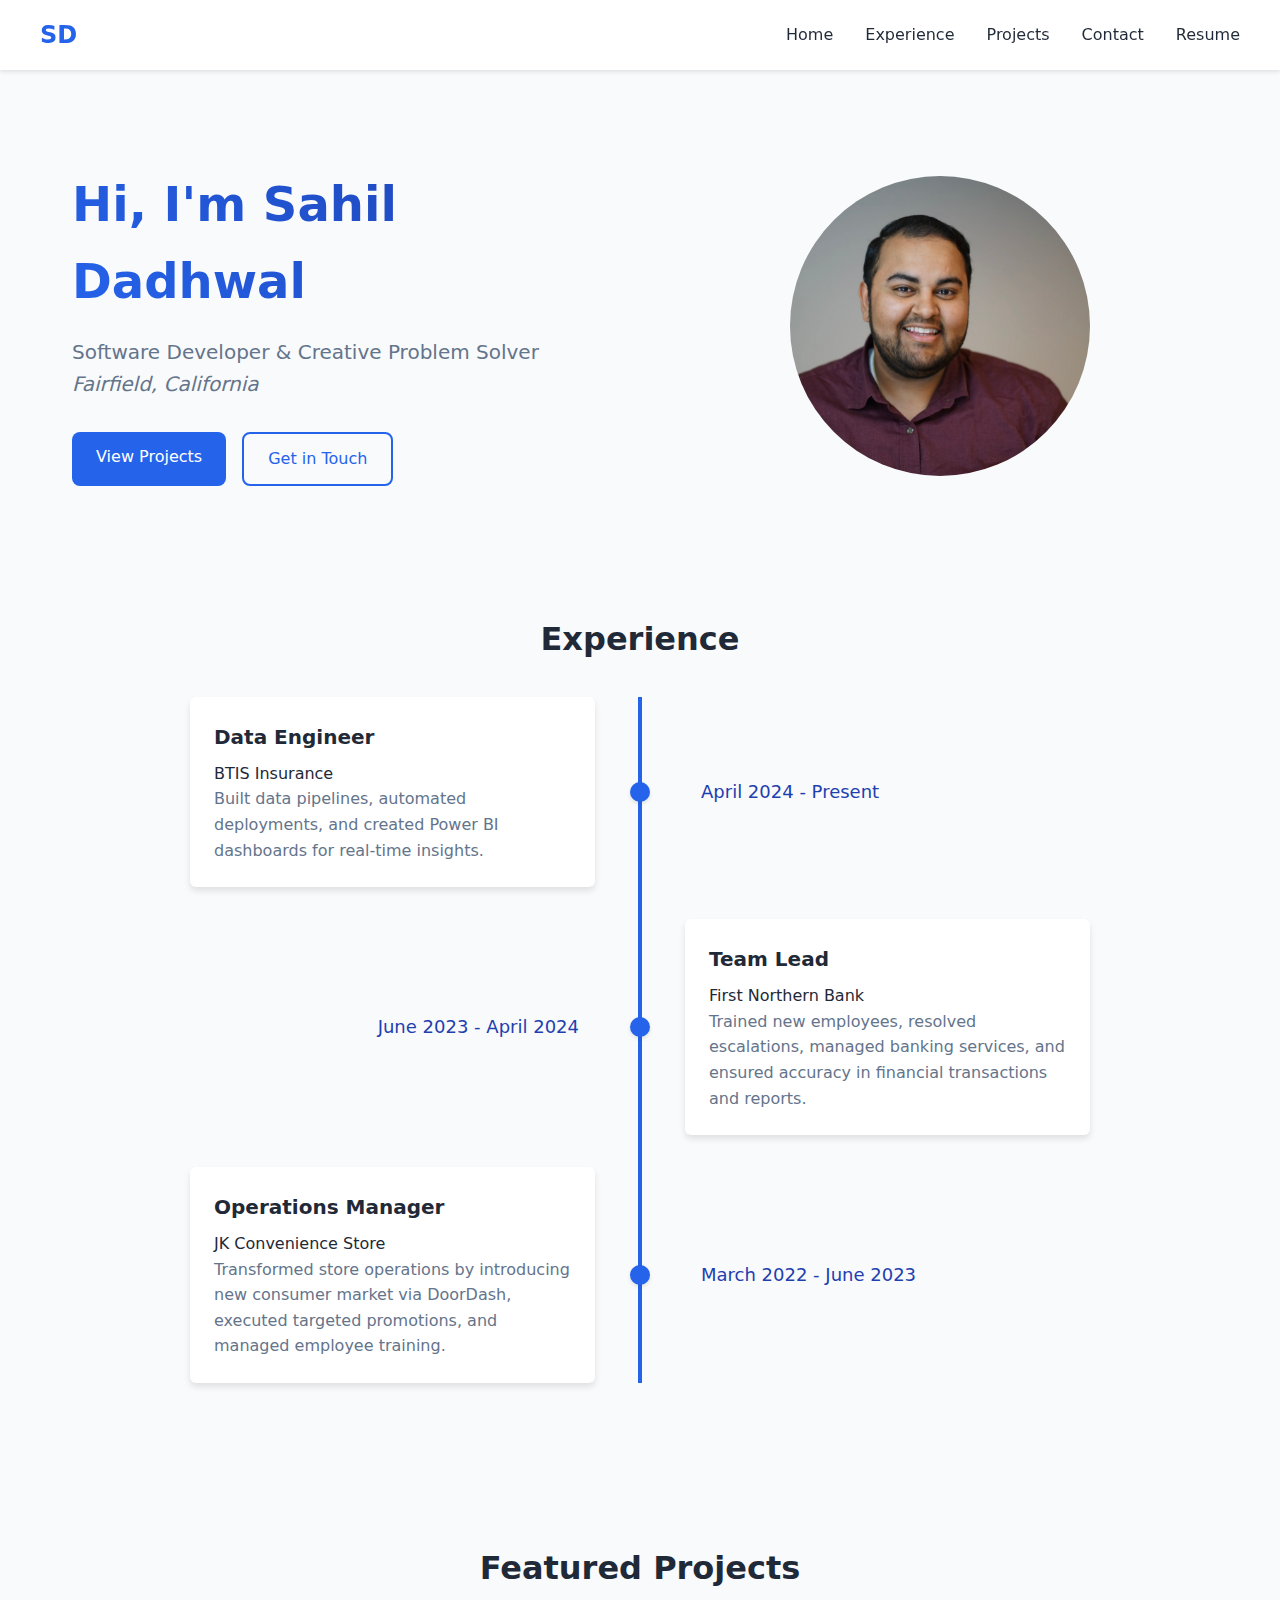
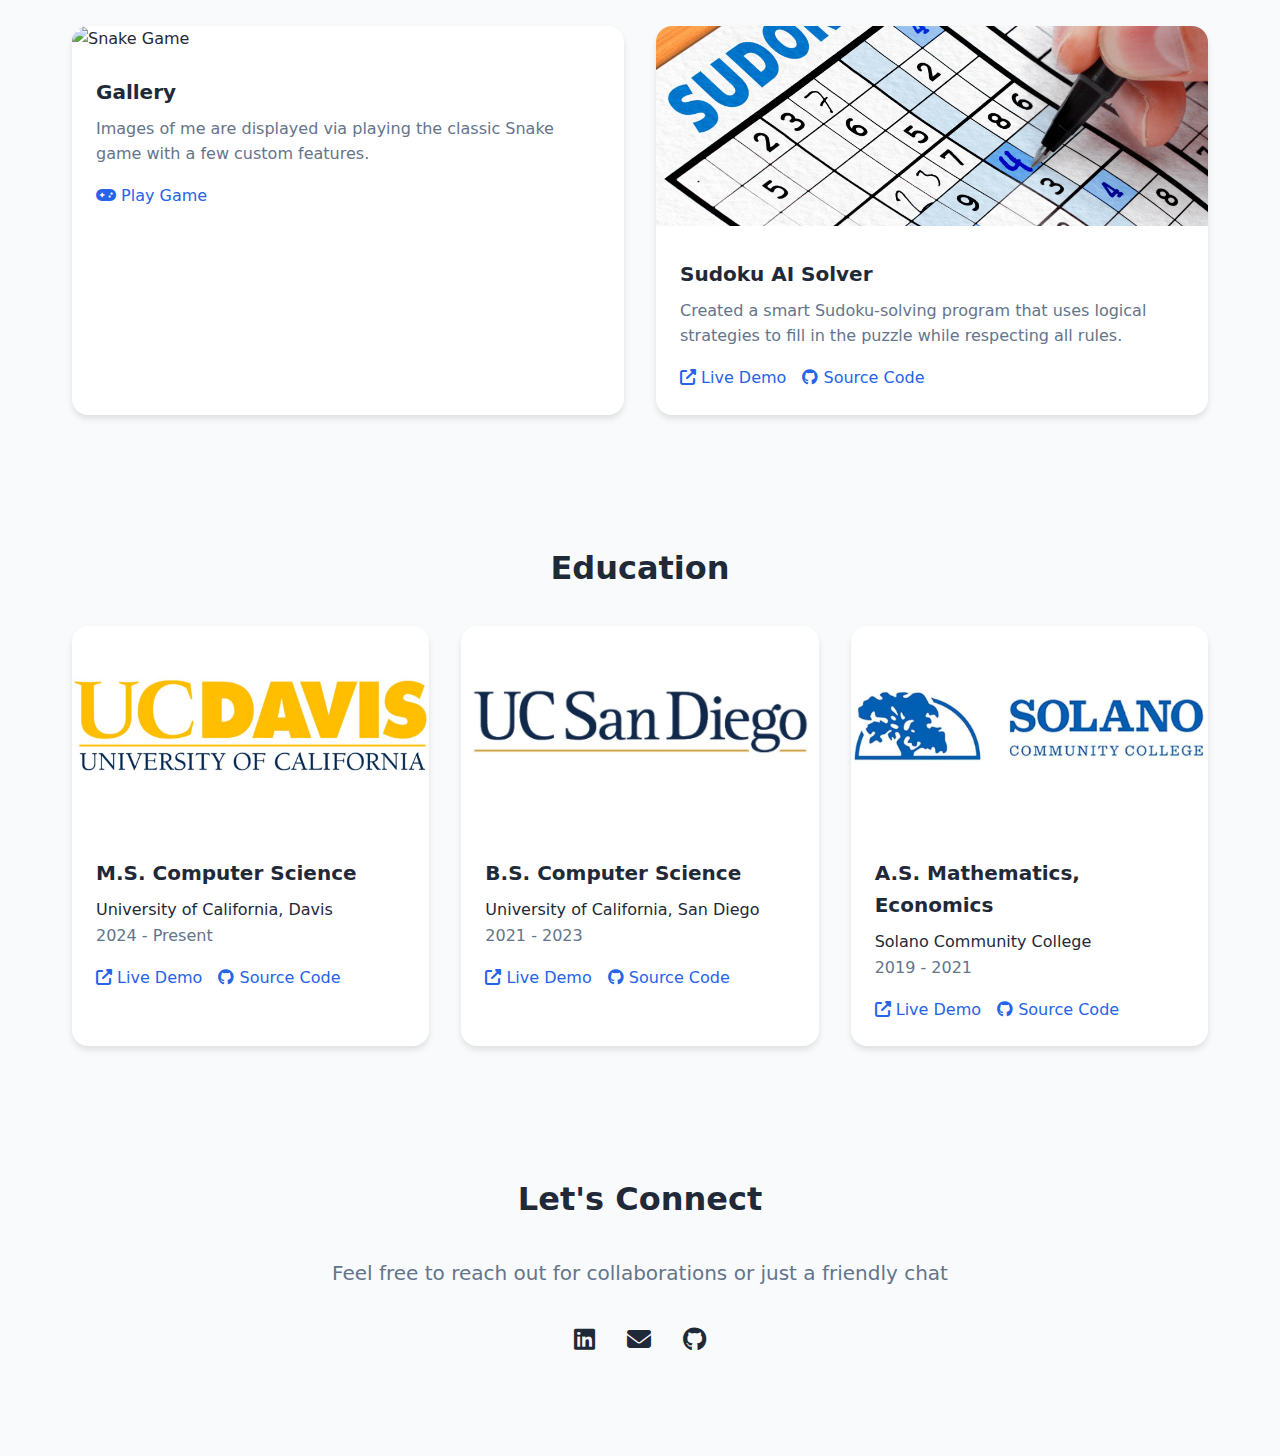
==== commit 7a3d5f8a: "updates" ====
--- a/index.html
+++ b/index.html
@@ -30,7 +30,11 @@
         <section class="hero" id="home">
             <div class="hero-content">
                 <h1 class="title">Hi, I'm Sahil Dadhwal</h1>
-                <p class="subtitle">Software Developer & Creative Problem Solver</p>
+                <!-- <p class="subtitle">Software Developer & Creative Problem Solver <br> Fairfield, California</p> -->
+                <p class="subtitle">Software Developer & Creative Problem Solver <br> <i>Fairfield, California</i></p>
+
+                
+                
                 <div class="cta-buttons">
                     <a href="#projects" class="button primary-button">View Projects</a>
                     <a href="#contact" class="button secondary-button">Get in Touch</a>
@@ -60,6 +64,17 @@
                         <p class="timeline-description">Trained new employees, resolved escalations, managed banking services, and ensured accuracy in financial transactions and reports.</p>
                     </div>
                 </div>
+
+                <div class="timeline-item right">
+                    <div class="timeline-date">March 2022 - June 2023</div>
+                    <div class="timeline-content">
+                        <h3 class="timeline-title">Operations Manager</h3>
+                        <p>JK Convenience Store</p>
+                        <p class="timeline-description">Transformed store operations by introducing new consumer market via DoorDash, executed targeted promotions, and managed employee training.</p>
+                    </div>
+                </div>
+
+
             </div>
         </section>
                             
@@ -156,8 +171,6 @@
                 
                 <a href="mailto:sahildadhwal2001@gmail.com?subject=I%20Came%20from%20your%20PORTFOLIO&body=Hi%20Sahil,%0A%0A" title="Email"><i class="fas fa-envelope"></i></a>
                 <a href="https://github.com/sahildadhwal" title="GitHub"><i class="fab fa-github"></i></a>
-                <a href="https://instagram.com/sahildadhwal" title="GitHub"><i class="fab fa-instagram"></i></a>
-
             </div>
         </section>
     </div>
--- a/css/styles.css
+++ b/css/styles.css
@@ -473,4 +473,5 @@
         width: calc(100% - 2rem);
         margin: 0 0 0 2rem;
     }
-}+}
+
